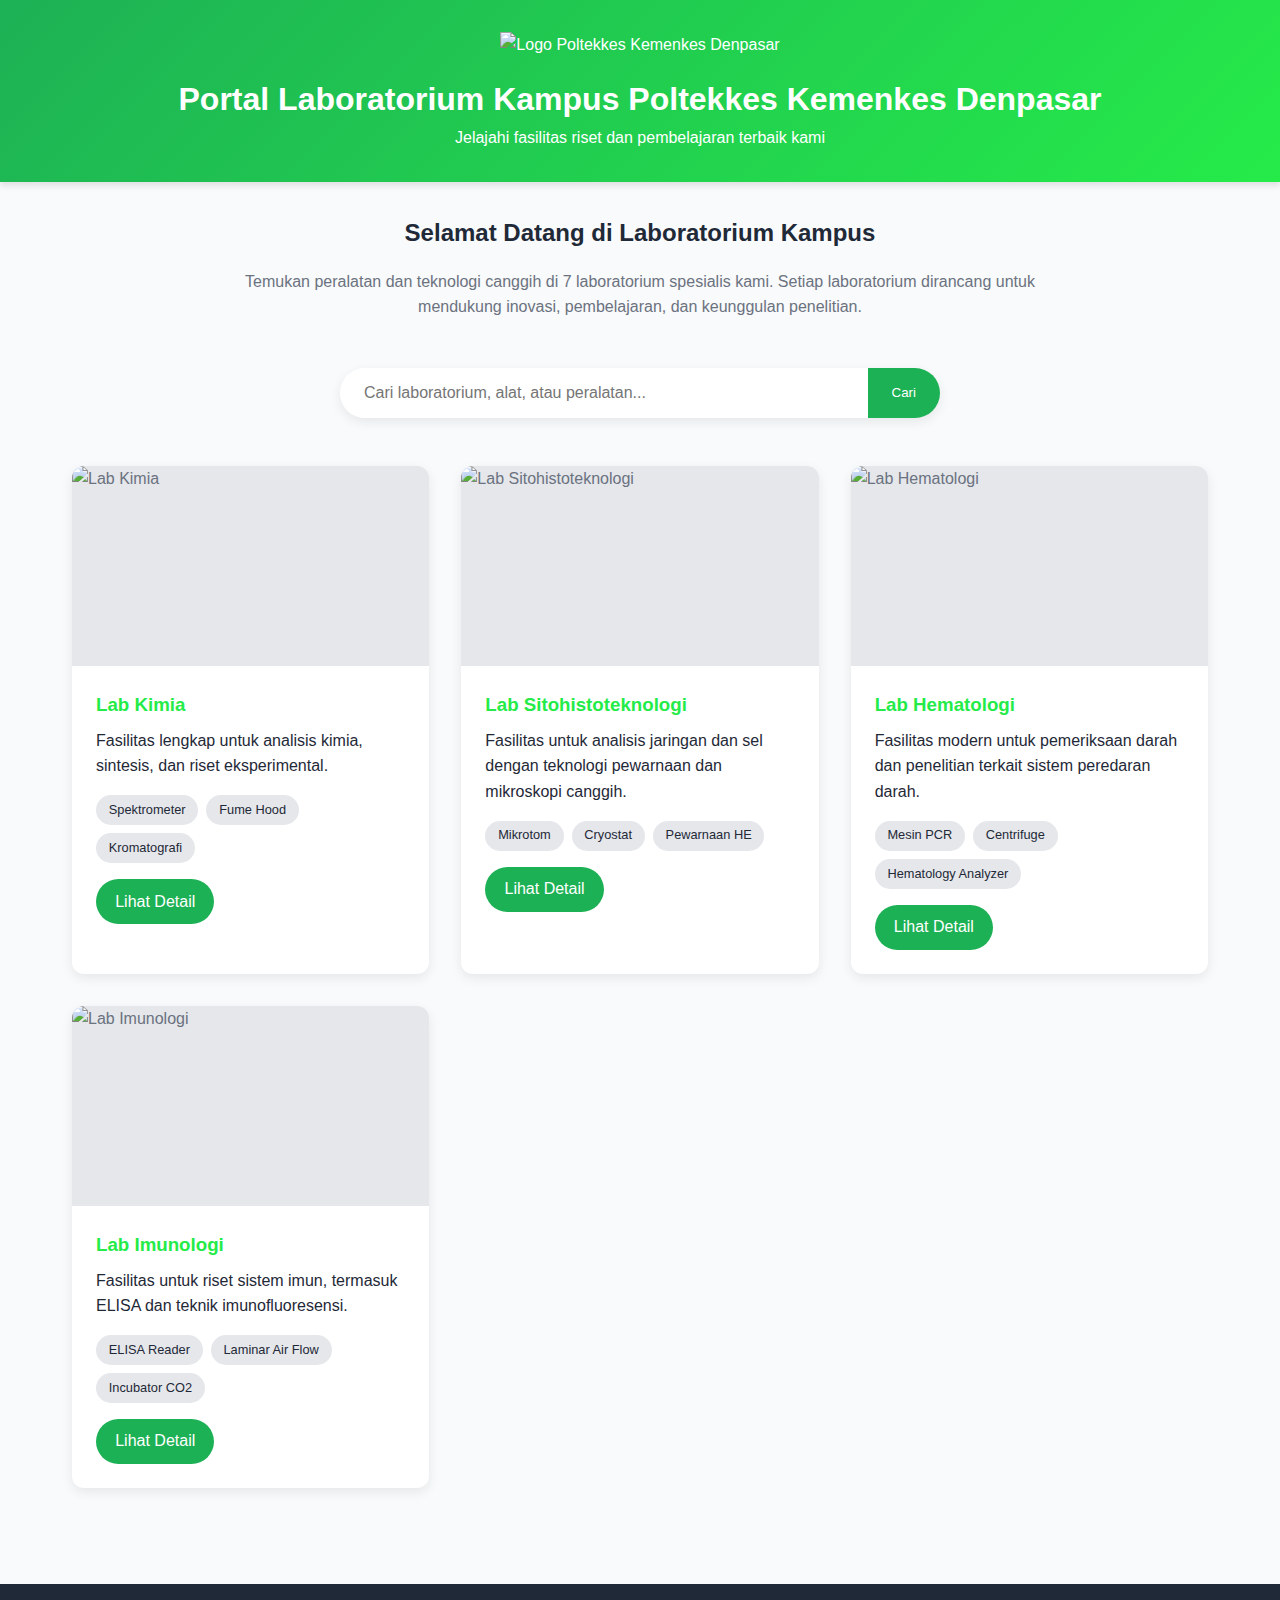
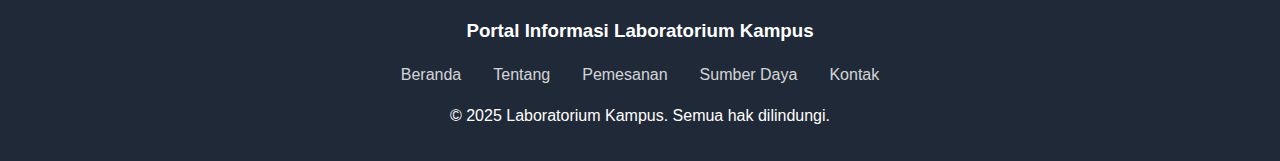
==== index.html @ f63e79a3 "first commit" ====
<!DOCTYPE html>
<html lang="id">

<head>
    <meta charset="UTF-8" />
    <meta name="viewport" content="width=device-width, initial-scale=1.0" />
    <title>Portal Informasi Laboratorium Kampus</title>
    <link rel="stylesheet" href="/style/index.css">
</head>

<body>
    <header>
        <div class="logo-container">
            <img id="logo" src="" alt="Logo Poltekkes Kemenkes Denpasar" class="logo">
        </div>
        <h1>Portal Laboratorium Kampus Poltekkes Kemenkes Denpasar</h1>
        <p>Jelajahi fasilitas riset dan pembelajaran terbaik kami</p>
    </header>

    <div class="container">
        <div class="intro">
            <h2>Selamat Datang di Laboratorium Kampus</h2>
            <p>Temukan peralatan dan teknologi canggih di 7 laboratorium spesialis kami. Setiap laboratorium dirancang
                untuk mendukung inovasi, pembelajaran, dan keunggulan penelitian.</p>
        </div>

        <div class="search-bar">
            <input type="text" placeholder="Cari laboratorium, alat, atau peralatan...">
            <button>Cari</button>
        </div>

        <!-- Container yang akan diisi lab secara dinamis -->
        <div class="labs-grid" id="labs-container">
            <!-- Data laboratorium akan dimasukkan oleh JavaScript -->
        </div>
    </div>

    <footer>
        <h3>Portal Informasi Laboratorium Kampus</h3>
        <div class="footer-links">
            <a href="#">Beranda</a>
            <a href="#">Tentang</a>
            <a href="#">Pemesanan</a>
            <a href="#">Sumber Daya</a>
            <a href="#">Kontak</a>
        </div>
        <p>&copy; 2025 Laboratorium Kampus. Semua hak dilindungi.</p>
    </footer>

    <script src="/index.js"></script>
</body>

</html>
---- style/index.css ----
:root {
     --primary: #1db155;
     --primary-dark: #25eb49;
     --secondary: #10b981;
     --dark: #1f2937;
     --light: #f9fafb;
     --gray: #6b7280;
     --light-gray: #e5e7eb;
 }

 * {
     margin: 0;
     padding: 0;
     box-sizing: border-box;
     font-family: 'Segoe UI', Tahoma, Geneva, Verdana, sans-serif;
 }

 body {
     background-color: var(--light);
     color: var(--dark);
     line-height: 1.6;
 }

 header {
     background: linear-gradient(135deg, var(--primary), var(--primary-dark));
     color: white;
     padding: 2rem;
     text-align: center;
     box-shadow: 0 4px 6px rgba(0, 0, 0, 0.1);
 }

 .container {
     max-width: 1200px;
     margin: 0 auto;
     padding: 2rem;
 }

 .intro {
     text-align: center;
     margin-bottom: 3rem;
 }

 .intro p {
     max-width: 800px;
     margin: 1rem auto;
     color: var(--gray);
 }

 .logo-container {
     margin-bottom: 1rem;
 }

 .logo {
     height: 80px;
     max-width: 100%;
 }

 .search-bar {
     display: flex;
     max-width: 600px;
     margin: 2rem auto;
     overflow: hidden;
     border-radius: 50px;
     box-shadow: 0 4px 12px rgba(0, 0, 0, 0.08);
 }

 .search-bar input {
     flex: 1;
     padding: 1rem 1.5rem;
     border: none;
     outline: none;
     font-size: 1rem;
 }

 .search-bar button {
     background-color: var(--primary);
     color: white;
     border: none;
     padding: 0 1.5rem;
     cursor: pointer;
     transition: background-color 0.3s;
 }

 .search-bar button:hover {
     background-color: var(--primary-dark);
 }

 .labs-grid {
     display: grid;
     grid-template-columns: repeat(auto-fill, minmax(300px, 1fr));
     gap: 2rem;
     margin-top: 3rem;
 }

 .lab-card {
     background-color: white;
     border-radius: 12px;
     overflow: hidden;
     box-shadow: 0 4px 12px rgba(0, 0, 0, 0.08);
     transition: transform 0.3s, box-shadow 0.3s;
 }

 .lab-card:hover {
     transform: translateY(-5px);
     box-shadow: 0 12px 20px rgba(0, 0, 0, 0.12);
 }

 .lab-image {
     height: 200px;
     background-color: var(--light-gray);
     display: flex;
     align-items: center;
     justify-content: center;
     color: var(--gray);
 }

 .lab-image img {
     width: 100%;
     height: 100%;
     object-fit: cover;
 }

 .lab-content {
     padding: 1.5rem;
 }

 .lab-content h3 {
     margin-bottom: 0.5rem;
     color: var(--primary-dark);
 }

 .lab-features {
     margin-top: 1rem;
     display: flex;
     flex-wrap: wrap;
     gap: 0.5rem;
 }

 .feature-tag {
     background-color: var(--light-gray);
     padding: 0.3rem 0.8rem;
     border-radius: 20px;
     font-size: 0.8rem;
     font-weight: 500;
 }

 .btn {
     display: inline-block;
     background-color: var(--primary);
     color: white;
     padding: 0.6rem 1.2rem;
     border-radius: 50px;
     text-decoration: none;
     margin-top: 1rem;
     transition: background-color 0.3s;
 }

 .btn:hover {
     background-color: var(--primary-dark);
 }

 footer {
     background-color: var(--dark);
     color: white;
     text-align: center;
     padding: 2rem;
     margin-top: 4rem;
 }

 .footer-links {
     display: flex;
     justify-content: center;
     gap: 2rem;
     margin: 1rem 0;
 }

 .footer-links a {
     color: white;
     text-decoration: none;
     opacity: 0.8;
     transition: opacity 0.3s;
 }

 .footer-links a:hover {
     opacity: 1;
 }

 @media (max-width: 768px) {
     .labs-grid {
         grid-template-columns: 1fr;
     }

     .container {
         padding: 1rem;
     }
 }
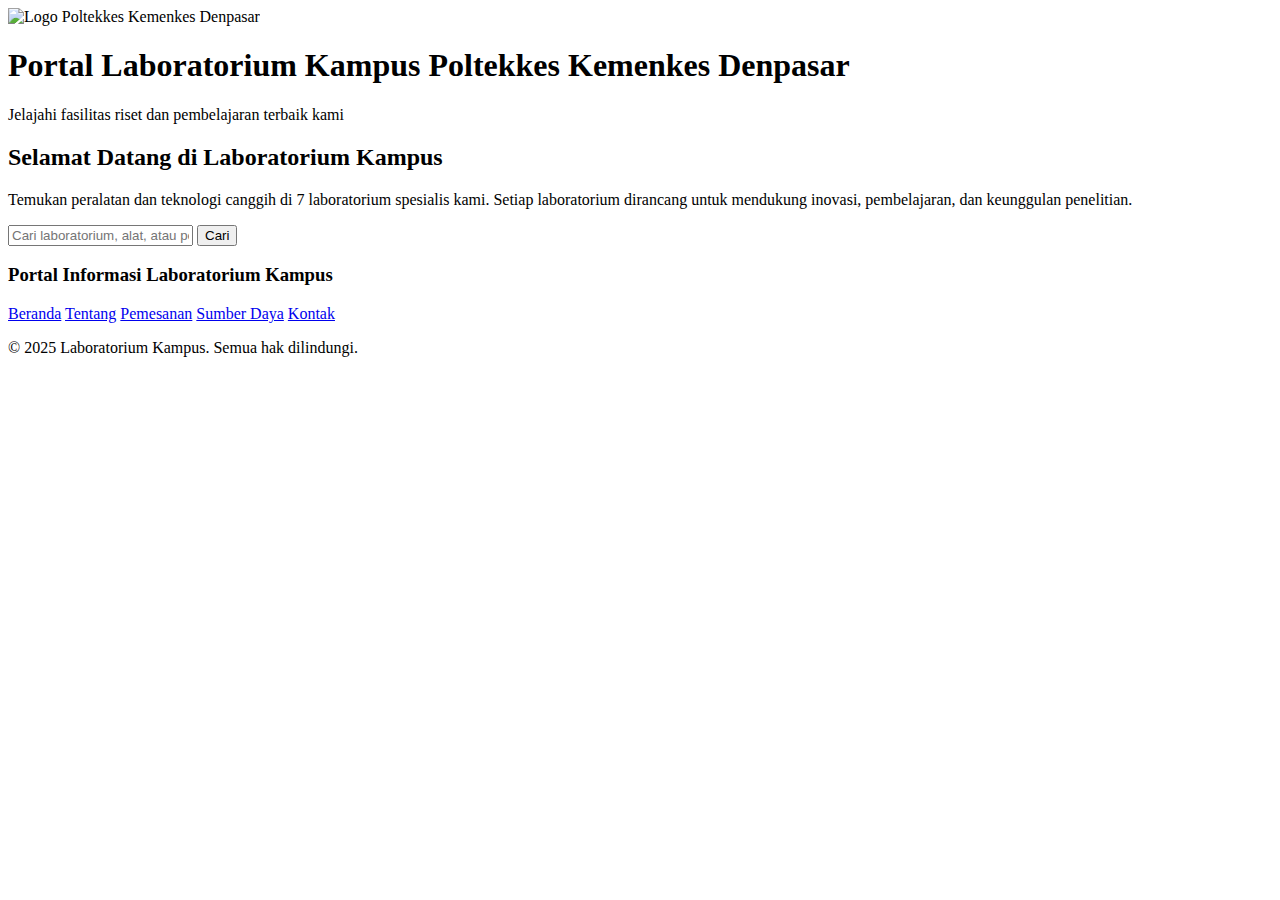
==== commit 02ce491d: "Add changes" ====
--- a/index.html
+++ b/index.html
@@ -5,7 +5,8 @@
     <meta charset="UTF-8" />
     <meta name="viewport" content="width=device-width, initial-scale=1.0" />
     <title>Portal Informasi Laboratorium Kampus</title>
-    <link rel="stylesheet" href="/style/index.css">
+    <base href="/poltekkes/" />
+    <link rel="stylesheet" href="style/index.css">
 </head>
 
 <body>
@@ -47,7 +48,7 @@
         <p>&copy; 2025 Laboratorium Kampus. Semua hak dilindungi.</p>
     </footer>
 
-    <script src="/index.js"></script>
+    <script src="script/index.js"></script>
 </body>
 
 </html>